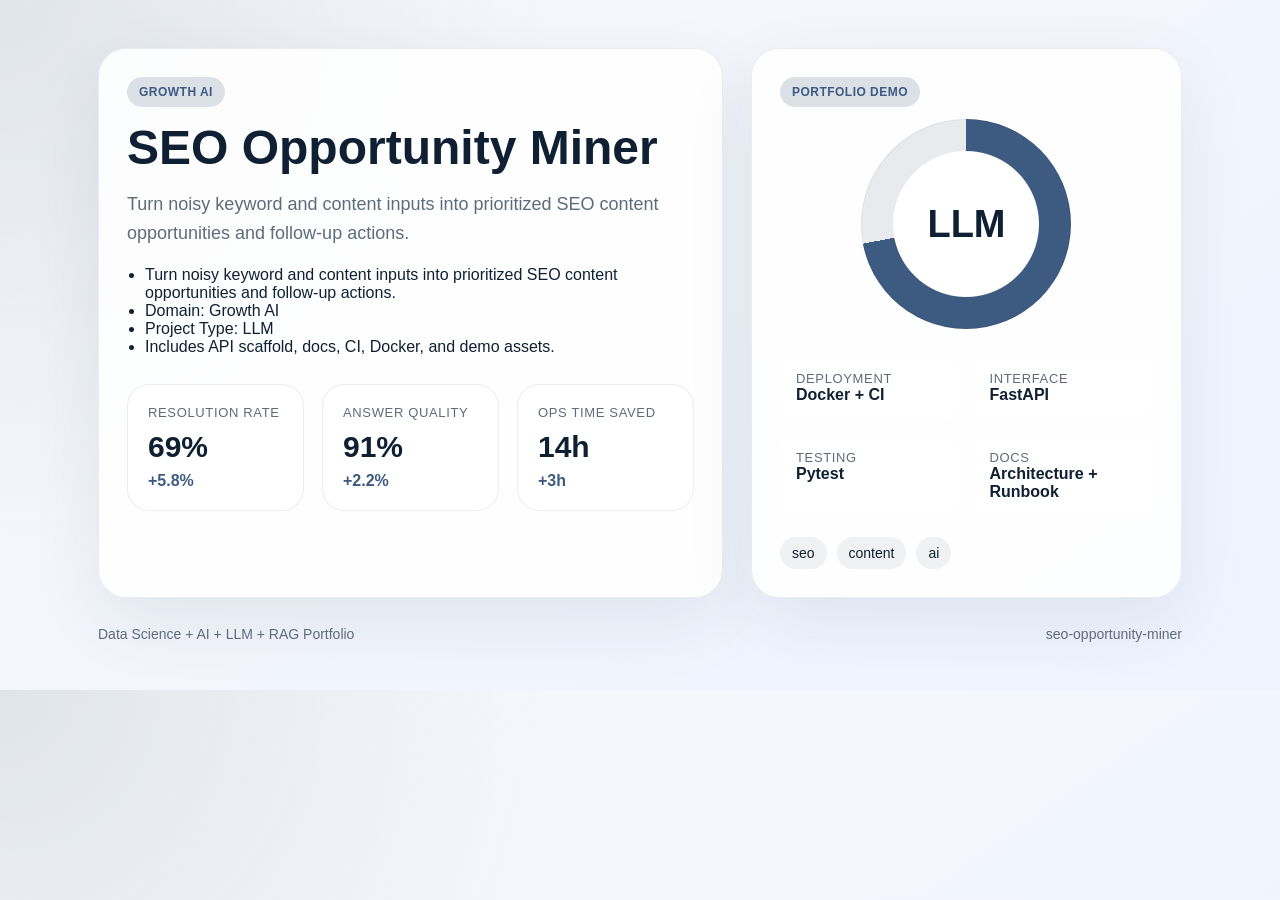
==== demo/index.html @ 03047c0d "Publish production-ready portfolio project" ====
<!doctype html>
        <html lang="en">
        <head>
          <meta charset="utf-8">
          <meta name="viewport" content="width=device-width, initial-scale=1">
          <title>SEO Opportunity Miner</title>
          <style>
            :root {
              --accent: #3d5a80;
              --ink: #102033;
              --muted: #5f6b7a;
              --card: rgba(255,255,255,0.88);
              --bg-1: #f7f8fb;
              --bg-2: #eef3ff;
            }
            * { box-sizing: border-box; }
            body {
              margin: 0;
              font-family: "Avenir Next", "Segoe UI", sans-serif;
              color: var(--ink);
              background:
                radial-gradient(circle at top left, color-mix(in srgb, var(--accent) 16%, white), transparent 38%),
                linear-gradient(145deg, var(--bg-1), var(--bg-2));
            }
            main {
              max-width: 1180px;
              margin: 0 auto;
              padding: 48px;
            }
            .hero {
              display: grid;
              grid-template-columns: 1.45fr 1fr;
              gap: 28px;
              align-items: stretch;
            }
            .panel {
              background: var(--card);
              border: 1px solid rgba(16, 32, 51, 0.08);
              border-radius: 28px;
              padding: 28px;
              box-shadow: 0 24px 70px rgba(16, 32, 51, 0.08);
            }
            .eyebrow {
              display: inline-flex;
              padding: 8px 12px;
              border-radius: 999px;
              background: color-mix(in srgb, var(--accent) 18%, white);
              color: var(--accent);
              font-weight: 700;
              letter-spacing: 0.04em;
              text-transform: uppercase;
              font-size: 12px;
            }
            h1 {
              font-size: 48px;
              line-height: 1.03;
              margin: 16px 0 18px;
            }
            p {
              color: var(--muted);
              font-size: 18px;
              line-height: 1.6;
              margin: 0 0 18px;
            }
            ul {
              margin: 18px 0 0;
              padding-left: 18px;
              color: var(--ink);
            }
            .cards {
              display: grid;
              grid-template-columns: repeat(3, 1fr);
              gap: 18px;
              margin-top: 28px;
            }
            .card {
              background: white;
              border-radius: 22px;
              padding: 20px;
              border: 1px solid rgba(16, 32, 51, 0.08);
            }
            .card span, .meta span {
              display: block;
              color: var(--muted);
              font-size: 13px;
              text-transform: uppercase;
              letter-spacing: 0.05em;
            }
            .card strong {
              display: block;
              font-size: 30px;
              margin: 10px 0 8px;
            }
            .card em {
              color: var(--accent);
              font-style: normal;
              font-weight: 700;
            }
            .visual {
              min-height: 100%;
              display: flex;
              flex-direction: column;
              justify-content: space-between;
            }
            .ring {
              width: 210px;
              height: 210px;
              margin: 12px auto 26px;
              border-radius: 50%;
              background:
                radial-gradient(circle closest-side, white 69%, transparent 70%),
                conic-gradient(var(--accent) 0 72%, rgba(16, 32, 51, 0.09) 72% 100%);
              display: grid;
              place-items: center;
              box-shadow: inset 0 0 0 1px rgba(16, 32, 51, 0.05);
            }
            .ring strong {
              font-size: 38px;
            }
            .meta {
              display: grid;
              grid-template-columns: repeat(2, 1fr);
              gap: 14px;
            }
            .meta article {
              background: white;
              border-radius: 18px;
              padding: 16px;
            }
            .tag-list {
              display: flex;
              flex-wrap: wrap;
              gap: 10px;
              list-style: none;
              padding: 0;
              margin: 20px 0 0;
            }
            .tag-list li {
              padding: 8px 12px;
              border-radius: 999px;
              background: rgba(16, 32, 51, 0.06);
              font-size: 14px;
            }
            .footer {
              margin-top: 28px;
              display: flex;
              justify-content: space-between;
              color: var(--muted);
              font-size: 14px;
            }
          </style>
        </head>
        <body>
          <main>
            <section class="hero">
              <div class="panel">
                <span class="eyebrow">Growth AI</span>
                <h1>SEO Opportunity Miner</h1>
                <p>Turn noisy keyword and content inputs into prioritized SEO content opportunities and follow-up actions.</p>
                <ul>
                  <li>Turn noisy keyword and content inputs into prioritized SEO content opportunities and follow-up actions.</li><li>Domain: Growth AI</li><li>Project Type: LLM</li><li>Includes API scaffold, docs, CI, Docker, and demo assets.</li>
                </ul>
                <div class="cards">
                  <article class='card'><span>Resolution Rate</span><strong>69%</strong><em>+5.8%</em></article>
<article class='card'><span>Answer Quality</span><strong>91%</strong><em>+2.2%</em></article>
<article class='card'><span>Ops Time Saved</span><strong>14h</strong><em>+3h</em></article>
                </div>
              </div>
              <div class="panel visual">
                <div>
                  <span class="eyebrow">Portfolio Demo</span>
                  <div class="ring"><strong>LLM</strong></div>
                </div>
                <div class="meta">
                  <article><span>Deployment</span><strong>Docker + CI</strong></article>
                  <article><span>Interface</span><strong>FastAPI</strong></article>
                  <article><span>Testing</span><strong>Pytest</strong></article>
                  <article><span>Docs</span><strong>Architecture + Runbook</strong></article>
                </div>
                <ul class="tag-list"><li>seo</li><li>content</li><li>ai</li></ul>
              </div>
            </section>
            <div class="footer">
              <span>Data Science + AI + LLM + RAG Portfolio</span>
              <span>seo-opportunity-miner</span>
            </div>
          </main>
        </body>
        </html>
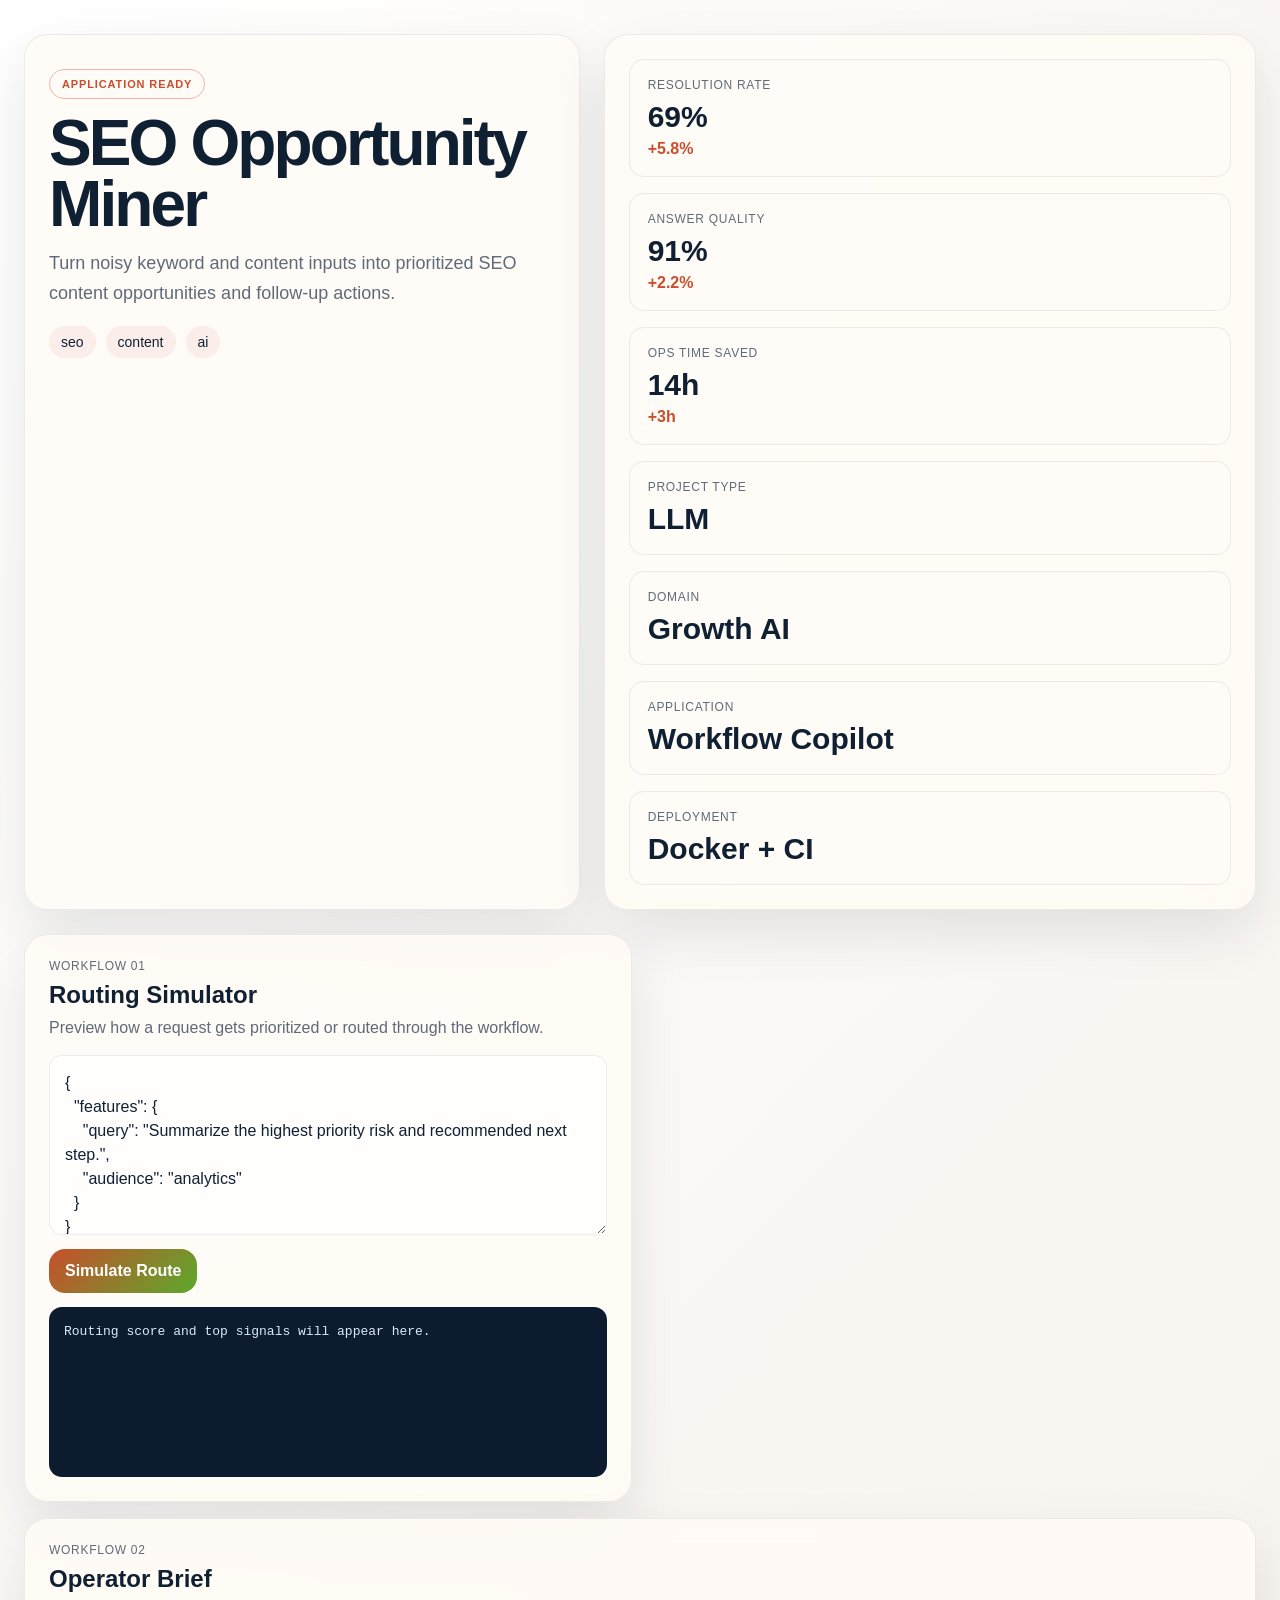
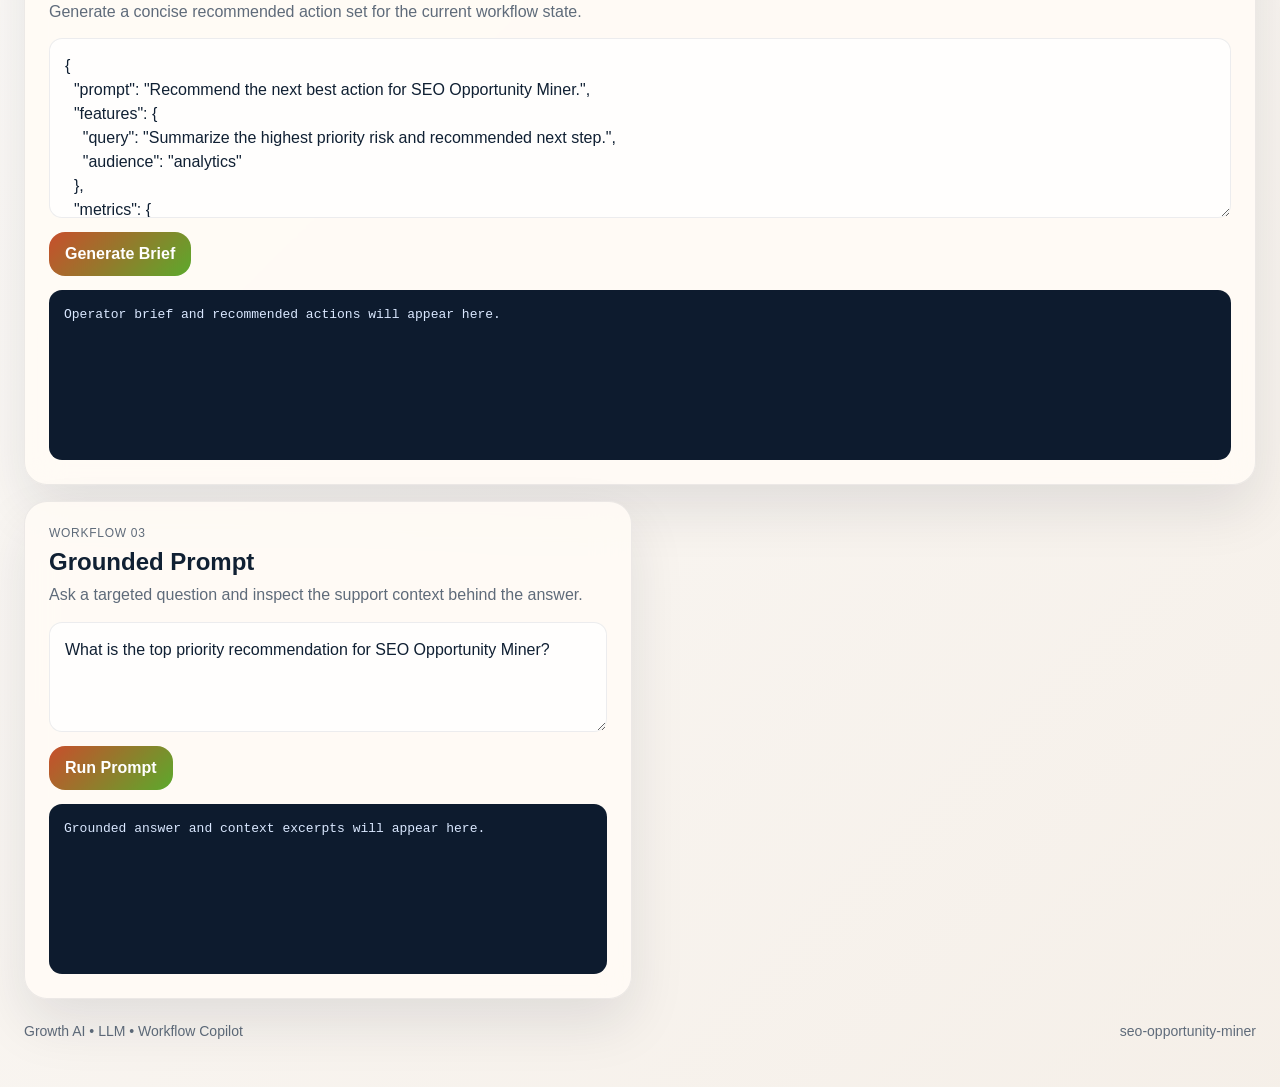
==== commit 980c60eb: "Publish production-ready portfolio project" ====
--- a/demo/index.html
+++ b/demo/index.html
@@ -5,186 +5,91 @@
           <meta charset="utf-8">
           <meta name="viewport" content="width=device-width, initial-scale=1">
           <title>SEO Opportunity Miner</title>
-          <style>
-            :root {
-              --accent: #3d5a80;
-              --ink: #102033;
-              --muted: #5f6b7a;
-              --card: rgba(255,255,255,0.88);
-              --bg-1: #f7f8fb;
-              --bg-2: #eef3ff;
-            }
-            * { box-sizing: border-box; }
-            body {
-              margin: 0;
-              font-family: "Avenir Next", "Segoe UI", sans-serif;
-              color: var(--ink);
-              background:
-                radial-gradient(circle at top left, color-mix(in srgb, var(--accent) 16%, white), transparent 38%),
-                linear-gradient(145deg, var(--bg-1), var(--bg-2));
-            }
-            main {
-              max-width: 1180px;
-              margin: 0 auto;
-              padding: 48px;
-            }
-            .hero {
-              display: grid;
-              grid-template-columns: 1.45fr 1fr;
-              gap: 28px;
-              align-items: stretch;
-            }
-            .panel {
-              background: var(--card);
-              border: 1px solid rgba(16, 32, 51, 0.08);
-              border-radius: 28px;
-              padding: 28px;
-              box-shadow: 0 24px 70px rgba(16, 32, 51, 0.08);
-            }
-            .eyebrow {
-              display: inline-flex;
-              padding: 8px 12px;
-              border-radius: 999px;
-              background: color-mix(in srgb, var(--accent) 18%, white);
-              color: var(--accent);
-              font-weight: 700;
-              letter-spacing: 0.04em;
-              text-transform: uppercase;
-              font-size: 12px;
-            }
-            h1 {
-              font-size: 48px;
-              line-height: 1.03;
-              margin: 16px 0 18px;
-            }
-            p {
-              color: var(--muted);
-              font-size: 18px;
-              line-height: 1.6;
-              margin: 0 0 18px;
-            }
-            ul {
-              margin: 18px 0 0;
-              padding-left: 18px;
-              color: var(--ink);
-            }
-            .cards {
-              display: grid;
-              grid-template-columns: repeat(3, 1fr);
-              gap: 18px;
-              margin-top: 28px;
-            }
-            .card {
-              background: white;
-              border-radius: 22px;
-              padding: 20px;
-              border: 1px solid rgba(16, 32, 51, 0.08);
-            }
-            .card span, .meta span {
-              display: block;
-              color: var(--muted);
-              font-size: 13px;
-              text-transform: uppercase;
-              letter-spacing: 0.05em;
-            }
-            .card strong {
-              display: block;
-              font-size: 30px;
-              margin: 10px 0 8px;
-            }
-            .card em {
-              color: var(--accent);
-              font-style: normal;
-              font-weight: 700;
-            }
-            .visual {
-              min-height: 100%;
-              display: flex;
-              flex-direction: column;
-              justify-content: space-between;
-            }
-            .ring {
-              width: 210px;
-              height: 210px;
-              margin: 12px auto 26px;
-              border-radius: 50%;
-              background:
-                radial-gradient(circle closest-side, white 69%, transparent 70%),
-                conic-gradient(var(--accent) 0 72%, rgba(16, 32, 51, 0.09) 72% 100%);
-              display: grid;
-              place-items: center;
-              box-shadow: inset 0 0 0 1px rgba(16, 32, 51, 0.05);
-            }
-            .ring strong {
-              font-size: 38px;
-            }
-            .meta {
-              display: grid;
-              grid-template-columns: repeat(2, 1fr);
-              gap: 14px;
-            }
-            .meta article {
-              background: white;
-              border-radius: 18px;
-              padding: 16px;
-            }
-            .tag-list {
-              display: flex;
-              flex-wrap: wrap;
-              gap: 10px;
-              list-style: none;
-              padding: 0;
-              margin: 20px 0 0;
-            }
-            .tag-list li {
-              padding: 8px 12px;
-              border-radius: 999px;
-              background: rgba(16, 32, 51, 0.06);
-              font-size: 14px;
-            }
-            .footer {
-              margin-top: 28px;
-              display: flex;
-              justify-content: space-between;
-              color: var(--muted);
-              font-size: 14px;
-            }
-          </style>
+          <link rel="stylesheet" href="./styles.css">
         </head>
-        <body>
-          <main>
+        <body class="surface-sand">
+          <div class="page layout-rail eyebrow-outline headline-normal modules-3 hero-align-split">
             <section class="hero">
-              <div class="panel">
-                <span class="eyebrow">Growth AI</span>
-                <h1>SEO Opportunity Miner</h1>
-                <p>Turn noisy keyword and content inputs into prioritized SEO content opportunities and follow-up actions.</p>
-                <ul>
-                  <li>Turn noisy keyword and content inputs into prioritized SEO content opportunities and follow-up actions.</li><li>Domain: Growth AI</li><li>Project Type: LLM</li><li>Includes API scaffold, docs, CI, Docker, and demo assets.</li>
+              <div class="panel hero-copy">
+                <span class="eyebrow" data-health>Workflow Copilot</span>
+                <h1 id="project-title">SEO Opportunity Miner</h1>
+                <p id="project-summary" class="lead">Turn noisy keyword and content inputs into prioritized SEO content opportunities and follow-up actions.</p>
+                <ul id="project-tags" class="tag-list">
+                  <li>seo</li><li>content</li><li>ai</li>
                 </ul>
-                <div class="cards">
+              </div>
+              <div class="panel hero-side">
+                <div class="metric-grid">
                   <article class='card'><span>Resolution Rate</span><strong>69%</strong><em>+5.8%</em></article>
 <article class='card'><span>Answer Quality</span><strong>91%</strong><em>+2.2%</em></article>
 <article class='card'><span>Ops Time Saved</span><strong>14h</strong><em>+3h</em></article>
                 </div>
-              </div>
-              <div class="panel visual">
-                <div>
-                  <span class="eyebrow">Portfolio Demo</span>
-                  <div class="ring"><strong>LLM</strong></div>
+                <div class="mini-grid">
+                  <article class='mini-card'><span>Project Type</span><strong>LLM</strong></article><article class='mini-card'><span>Domain</span><strong>Growth AI</strong></article><article class='mini-card'><span>Application</span><strong>Workflow Copilot</strong></article><article class='mini-card'><span>Deployment</span><strong>Docker + CI</strong></article>
                 </div>
-                <div class="meta">
-                  <article><span>Deployment</span><strong>Docker + CI</strong></article>
-                  <article><span>Interface</span><strong>FastAPI</strong></article>
-                  <article><span>Testing</span><strong>Pytest</strong></article>
-                  <article><span>Docs</span><strong>Architecture + Runbook</strong></article>
-                </div>
-                <ul class="tag-list"><li>seo</li><li>content</li><li>ai</li></ul>
               </div>
             </section>
-            <div class="footer">
-              <span>Data Science + AI + LLM + RAG Portfolio</span>
+            <section class="app-grid">
+              <article class="panel module js-module span-normal">
+          <div class="module-header">
+            <span>Workflow 01</span>
+            <h2>Routing Simulator</h2>
+            <p>Preview how a request gets prioritized or routed through the workflow.</p>
+          </div>
+          <textarea class="js-input">{
+  &quot;features&quot;: {
+    &quot;query&quot;: &quot;Summarize the highest priority risk and recommended next step.&quot;,
+    &quot;audience&quot;: &quot;analytics&quot;
+  }
+}</textarea>
+          <div class="button-row">
+            <button class="js-run" data-endpoint="/score" data-input-mode="json">Simulate Route</button>
+          </div>
+          <pre class="js-output">Routing score and top signals will appear here.</pre>
+        </article>
+<article class="panel module js-module span-wide">
+          <div class="module-header">
+            <span>Workflow 02</span>
+            <h2>Operator Brief</h2>
+            <p>Generate a concise recommended action set for the current workflow state.</p>
+          </div>
+          <textarea class="js-input">{
+  &quot;prompt&quot;: &quot;Recommend the next best action for SEO Opportunity Miner.&quot;,
+  &quot;features&quot;: {
+    &quot;query&quot;: &quot;Summarize the highest priority risk and recommended next step.&quot;,
+    &quot;audience&quot;: &quot;analytics&quot;
+  },
+  &quot;metrics&quot;: {
+    &quot;acquisition&quot;: 40.9,
+    &quot;activation&quot;: 40.5,
+    &quot;retention&quot;: 52.8,
+    &quot;revenue&quot;: 85.3
+  }
+}</textarea>
+          <div class="button-row">
+            <button class="js-run" data-endpoint="/recommend" data-input-mode="json">Generate Brief</button>
+          </div>
+          <pre class="js-output">Operator brief and recommended actions will appear here.</pre>
+        </article>
+<article class="panel module js-module span-normal">
+  <div class="module-header">
+    <span>Workflow 03</span>
+    <h2>Grounded Prompt</h2>
+    <p>Ask a targeted question and inspect the support context behind the answer.</p>
+  </div>
+  <textarea class="js-input module-input-text">What is the top priority recommendation for SEO Opportunity Miner?</textarea>
+  <div class="button-row">
+    <button class="js-run" data-endpoint="/query" data-input-mode="text">Run Prompt</button>
+  </div>
+  <pre class="js-output">Grounded answer and context excerpts will appear here.</pre>
+</article>
+            </section>
+            <footer class="footer">
+              <span>Growth AI • LLM • Workflow Copilot</span>
               <span>seo-opportunity-miner</span>
-            </div>
-          </main>
+            </footer>
+          </div>
+          <script id="bootstrap-data" type="application/json">{"project": {"slug": "seo-opportunity-miner", "title": "SEO Opportunity Miner", "project_type": "llm", "domain": "Growth AI", "summary": "Turn noisy keyword and content inputs into prioritized SEO content opportunities and follow-up actions.", "tags": ["seo", "content", "ai"]}, "app_archetype": "copilot", "ui_profile": {"layout": "rail", "surface": "sand", "font_stack": "\"DM Sans\", \"Segoe UI\", sans-serif", "radius": 23, "shadow": 55, "eyebrow_style": "outline", "module_columns": 3, "hero_align": "split", "headline_mode": "normal"}, "app_modules": [{"label": "Workflow 01", "title": "Routing Simulator", "description": "Preview how a request gets prioritized or routed through the workflow.", "endpoint": "/score", "input_mode": "json", "cta": "Simulate Route", "prefill": "{\n  \"features\": {\n    \"query\": \"Summarize the highest priority risk and recommended next step.\",\n    \"audience\": \"analytics\"\n  }\n}", "hint": "Routing score and top signals will appear here.", "span": "normal"}, {"label": "Workflow 02", "title": "Operator Brief", "description": "Generate a concise recommended action set for the current workflow state.", "endpoint": "/recommend", "input_mode": "json", "cta": "Generate Brief", "prefill": "{\n  \"prompt\": \"Recommend the next best action for SEO Opportunity Miner.\",\n  \"features\": {\n    \"query\": \"Summarize the highest priority risk and recommended next step.\",\n    \"audience\": \"analytics\"\n  },\n  \"metrics\": {\n    \"acquisition\": 40.9,\n    \"activation\": 40.5,\n    \"retention\": 52.8,\n    \"revenue\": 85.3\n  }\n}", "hint": "Operator brief and recommended actions will appear here.", "span": "wide"}, {"label": "Workflow 03", "title": "Grounded Prompt", "description": "Ask a targeted question and inspect the support context behind the answer.", "endpoint": "/query", "input_mode": "text", "cta": "Run Prompt", "prefill": "What is the top priority recommendation for SEO Opportunity Miner?", "hint": "Grounded answer and context excerpts will appear here.", "span": "normal"}], "sample_features": {"query": "Summarize the highest priority risk and recommended next step.", "audience": "analytics"}, "sample_metrics": {"acquisition": 40.9, "activation": 40.5, "retention": 52.8, "revenue": 85.3}, "knowledge_base": ["SEO Opportunity Miner is positioned as a Growth AI starter that emphasizes fast iteration, clear documentation, and production-friendly interfaces.", "The primary value proposition is: Turn noisy keyword and content inputs into prioritized SEO content opportunities and follow-up actions.", "Recommended operating model: ship a small API, add observability, validate outputs with stakeholder review, and monitor the top business KPI every week.", "Typical stakeholders include analytics, operations, product, and leadership teams working on seo, content, ai."], "dashboard_metrics": [{"label": "Resolution Rate", "value": "69%", "delta": "+5.8%"}, {"label": "Answer Quality", "value": "91%", "delta": "+2.2%"}, {"label": "Ops Time Saved", "value": "14h", "delta": "+3h"}]}</script>
+          <script src="./app.js"></script>
         </body>
         </html>
--- a/demo/styles.css
+++ b/demo/styles.css
@@ -0,0 +1,348 @@
+
+:root {
+  --accent: #c84e2c;
+  --accent-2: #5ca92c;
+  --accent-soft: color-mix(in srgb, var(--accent) 18%, white);
+  --radius: 23px;
+  --shadow-size: 55px;
+  --font-stack: "DM Sans", "Segoe UI", sans-serif;
+  --bg: #f4f7fb;
+  --card: rgba(255, 255, 255, 0.86);
+  --line: rgba(16, 32, 51, 0.08);
+  --ink: #102033;
+  --muted: #5f6b7a;
+  --output-bg: #0d1b2e;
+  --output-ink: #dae8ff;
+}
+* { box-sizing: border-box; }
+html, body { margin: 0; min-height: 100%; }
+body {
+  font-family: var(--font-stack);
+  color: var(--ink);
+  background: linear-gradient(145deg, #f8fbff, var(--bg));
+}
+body.surface-mist {
+  --bg: #eef4fb;
+  background:
+    radial-gradient(circle at top left, color-mix(in srgb, var(--accent) 18%, white), transparent 34%),
+    linear-gradient(145deg, #fbfdff, var(--bg));
+}
+body.surface-aurora {
+  --bg: #edf1ff;
+  background:
+    radial-gradient(circle at 0% 0%, color-mix(in srgb, var(--accent) 22%, white), transparent 38%),
+    radial-gradient(circle at 100% 100%, color-mix(in srgb, var(--accent-2) 20%, white), transparent 28%),
+    linear-gradient(135deg, #f7f8ff, var(--bg));
+}
+body.surface-sand {
+  --bg: #f5efe8;
+  --card: rgba(255, 251, 246, 0.9);
+  background:
+    linear-gradient(135deg, rgba(255,255,255,0.82), rgba(245, 239, 232, 0.98)),
+    radial-gradient(circle at top right, color-mix(in srgb, var(--accent) 16%, white), transparent 32%);
+}
+body.surface-slate {
+  --bg: #ecf0f7;
+  --card: rgba(248, 250, 255, 0.88);
+  background:
+    linear-gradient(160deg, #f7f9fc, var(--bg)),
+    radial-gradient(circle at bottom left, color-mix(in srgb, var(--accent-2) 16%, white), transparent 34%);
+}
+body.surface-paper {
+  --bg: #f8f8f4;
+  --card: rgba(255,255,255,0.93);
+  background:
+    linear-gradient(180deg, #fffefb, var(--bg));
+}
+body.surface-ink {
+  --bg: #0f1726;
+  --card: rgba(15, 23, 38, 0.88);
+  --line: rgba(226, 238, 255, 0.1);
+  --ink: #f5f8ff;
+  --muted: #b4c0cf;
+  --output-bg: rgba(255,255,255,0.06);
+  --output-ink: #f5f8ff;
+  background:
+    radial-gradient(circle at top left, color-mix(in srgb, var(--accent) 28%, transparent), transparent 42%),
+    linear-gradient(145deg, #09111d, var(--bg));
+}
+.page {
+  max-width: 1360px;
+  margin: 0 auto;
+  padding: 34px 24px 48px;
+  display: grid;
+  gap: 24px;
+}
+.panel {
+  background: var(--card);
+  border: 1px solid var(--line);
+  border-radius: var(--radius);
+  box-shadow: 0 24px var(--shadow-size) rgba(16, 32, 51, 0.1);
+  backdrop-filter: blur(18px);
+}
+.hero {
+  display: grid;
+  gap: 24px;
+}
+.hero-copy,
+.hero-side,
+.module {
+  padding: 24px;
+}
+.eyebrow {
+  display: inline-flex;
+  align-items: center;
+  gap: 8px;
+  padding: 8px 12px;
+  border-radius: 999px;
+  background: var(--accent-soft);
+  color: var(--accent);
+  text-transform: uppercase;
+  letter-spacing: 0.08em;
+  font-size: 11px;
+  font-weight: 800;
+}
+.page.eyebrow-outline .eyebrow {
+  background: transparent;
+  border: 1px solid color-mix(in srgb, var(--accent) 40%, white);
+}
+.page.eyebrow-soft .eyebrow {
+  background: color-mix(in srgb, var(--accent) 12%, white);
+  color: color-mix(in srgb, var(--accent) 82%, black);
+}
+h1 {
+  margin: 14px 0 12px;
+  font-size: clamp(2.2rem, 5vw, 4.4rem);
+  line-height: 0.96;
+  letter-spacing: -0.045em;
+}
+.page.headline-compact h1 { max-width: 10ch; }
+.page.headline-tall h1 { line-height: 1.03; font-size: clamp(2.4rem, 5vw, 4.8rem); }
+.lead {
+  margin: 0;
+  font-size: 18px;
+  line-height: 1.68;
+  color: var(--muted);
+  max-width: 62ch;
+}
+.tag-list {
+  list-style: none;
+  display: flex;
+  flex-wrap: wrap;
+  gap: 10px;
+  margin: 18px 0 0;
+  padding: 0;
+}
+.tag-list li {
+  padding: 8px 12px;
+  border-radius: 999px;
+  background: color-mix(in srgb, var(--accent) 10%, white);
+  color: var(--ink);
+  font-size: 14px;
+}
+.hero-side {
+  display: grid;
+  gap: 16px;
+}
+.metric-grid,
+.mini-grid,
+.app-grid {
+  display: grid;
+  gap: 16px;
+}
+.card,
+.mini-card {
+  background: color-mix(in srgb, var(--card) 92%, white);
+  border: 1px solid var(--line);
+  border-radius: calc(var(--radius) - 8px);
+  padding: 18px;
+}
+.card span,
+.mini-card span,
+.module-header span {
+  display: block;
+  color: var(--muted);
+  text-transform: uppercase;
+  letter-spacing: 0.06em;
+  font-size: 12px;
+}
+.card strong,
+.mini-card strong {
+  display: block;
+  margin-top: 8px;
+  font-size: 30px;
+}
+.card em {
+  display: inline-block;
+  margin-top: 6px;
+  font-style: normal;
+  color: var(--accent);
+  font-weight: 700;
+}
+.module {
+  display: grid;
+  gap: 14px;
+}
+.module-header h2 {
+  margin: 8px 0 6px;
+  font-size: 24px;
+}
+.module-header p {
+  margin: 0;
+  color: var(--muted);
+  line-height: 1.6;
+}
+textarea,
+button {
+  font: inherit;
+}
+textarea {
+  width: 100%;
+  min-height: 180px;
+  resize: vertical;
+  border: 1px solid var(--line);
+  border-radius: calc(var(--radius) - 10px);
+  padding: 15px;
+  background: rgba(255,255,255,0.82);
+  color: var(--ink);
+  line-height: 1.5;
+}
+body.surface-ink textarea {
+  background: rgba(255,255,255,0.05);
+}
+.module-input-text {
+  min-height: 110px;
+}
+.button-row {
+  display: flex;
+  flex-wrap: wrap;
+  gap: 10px;
+}
+button {
+  border: 0;
+  border-radius: 16px;
+  background: linear-gradient(135deg, var(--accent), var(--accent-2));
+  color: white;
+  padding: 13px 16px;
+  font-weight: 700;
+  cursor: pointer;
+}
+pre {
+  margin: 0;
+  white-space: pre-wrap;
+  word-break: break-word;
+  background: var(--output-bg);
+  color: var(--output-ink);
+  border-radius: calc(var(--radius) - 10px);
+  padding: 15px;
+  min-height: 170px;
+  line-height: 1.58;
+  font-size: 13px;
+  overflow: auto;
+}
+.footer {
+  display: flex;
+  justify-content: space-between;
+  color: var(--muted);
+  font-size: 14px;
+}
+.page.layout-horizon .hero {
+  grid-template-columns: 1.45fr 1fr;
+  align-items: stretch;
+}
+.page.layout-horizon.modules-2 .app-grid,
+.page.layout-horizon.modules-3 .app-grid {
+  grid-template-columns: repeat(3, minmax(0, 1fr));
+}
+.page.layout-rail .hero {
+  grid-template-columns: 0.92fr 1.08fr;
+}
+.page.layout-rail .hero-copy {
+  padding-top: 34px;
+}
+.page.layout-rail .app-grid {
+  grid-template-columns: repeat(2, minmax(0, 1fr));
+}
+.page.layout-folio .hero {
+  grid-template-columns: 1fr;
+}
+.page.layout-folio .hero-copy {
+  text-align: center;
+}
+.page.layout-folio .lead {
+  margin-inline: auto;
+}
+.page.layout-folio .tag-list {
+  justify-content: center;
+}
+.page.layout-folio .metric-grid {
+  grid-template-columns: repeat(3, minmax(0, 1fr));
+}
+.page.layout-folio .mini-grid {
+  grid-template-columns: repeat(4, minmax(0, 1fr));
+}
+.page.layout-folio .app-grid {
+  grid-template-columns: repeat(2, minmax(0, 1fr));
+}
+.page.layout-board .hero {
+  grid-template-columns: 1fr;
+}
+.page.layout-board .hero-side {
+  grid-template-columns: 1.2fr 0.8fr;
+  align-items: start;
+}
+.page.layout-board .metric-grid {
+  grid-template-columns: repeat(3, minmax(0, 1fr));
+}
+.page.layout-board .app-grid {
+  grid-template-columns: repeat(4, minmax(0, 1fr));
+}
+.page.layout-stack .hero {
+  grid-template-columns: 1fr;
+}
+.page.layout-stack .hero-side {
+  grid-template-columns: repeat(2, minmax(0, 1fr));
+}
+.page.layout-stack .app-grid {
+  grid-template-columns: repeat(3, minmax(0, 1fr));
+}
+.page.layout-console .hero {
+  grid-template-columns: 1.1fr 0.9fr;
+}
+.page.layout-console .panel,
+.page.layout-console .card,
+.page.layout-console .mini-card {
+  border-radius: 18px;
+}
+.page.modules-2 .app-grid {
+  grid-template-columns: repeat(2, minmax(0, 1fr));
+}
+.module.span-wide {
+  grid-column: span 2;
+}
+.hero-align-center .hero-copy {
+  text-align: center;
+}
+.hero-align-center .lead,
+.hero-align-center .tag-list {
+  margin-inline: auto;
+  justify-content: center;
+}
+@media (max-width: 1120px) {
+  .page.layout-horizon .hero,
+  .page.layout-rail .hero,
+  .page.layout-console .hero,
+  .page.layout-board .hero-side,
+  .page.layout-folio .mini-grid,
+  .page.layout-stack .hero-side,
+  .page.modules-2 .app-grid,
+  .page.layout-board .app-grid,
+  .page.layout-stack .app-grid,
+  .page.layout-horizon.modules-3 .app-grid,
+  .page.layout-folio .app-grid {
+    grid-template-columns: 1fr;
+  }
+  .module.span-wide {
+    grid-column: auto;
+  }
+}
